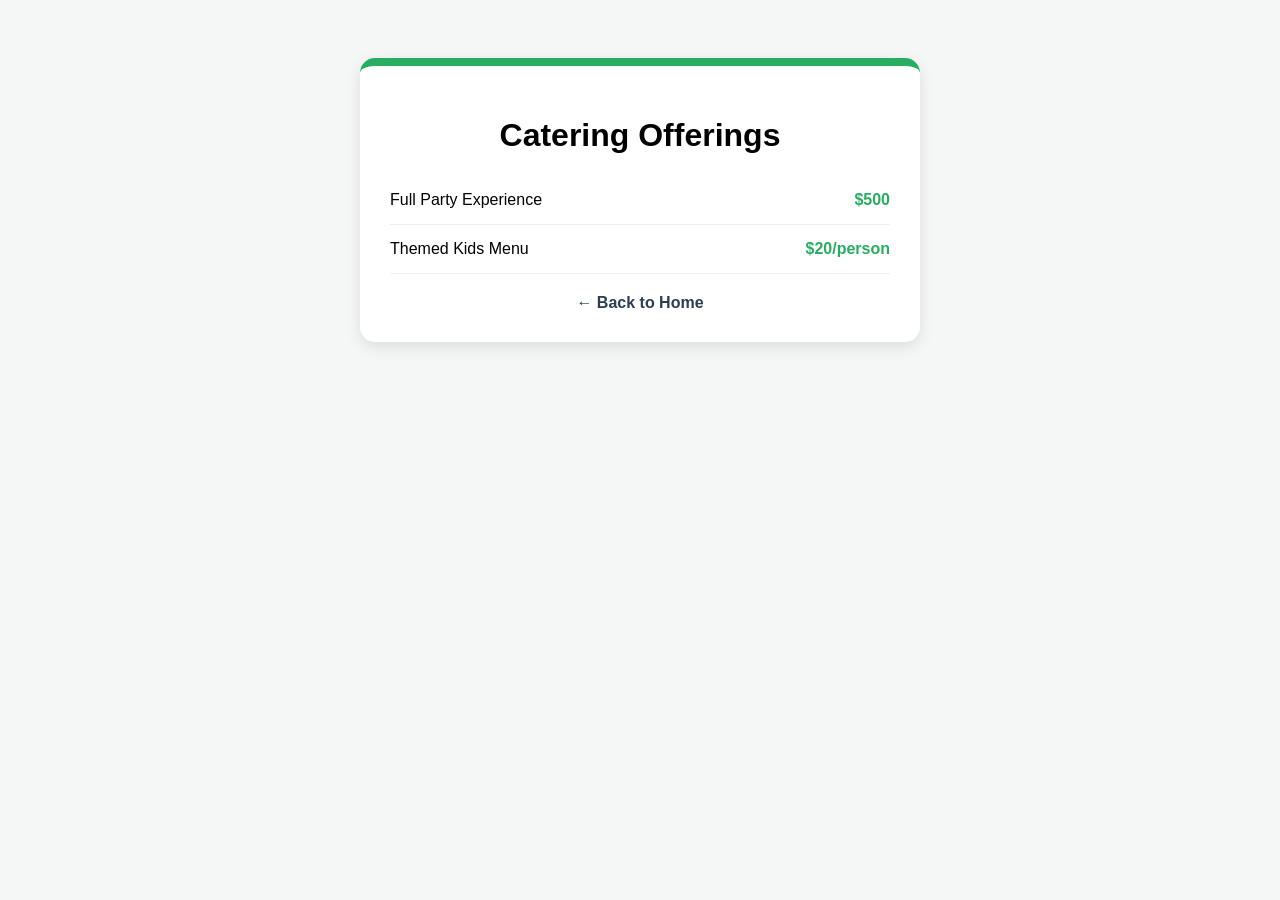
==== catering-menu.html @ 66a029df "Add files via upload" ====
<!DOCTYPE html>
<html>
<head>
    <title>Enebla - Immersive Catering Offerings</title>
    <style>
        body { font-family: 'Segoe UI', sans-serif; text-align: center; padding: 50px; background: #f4f7f6; }
        .menu-box { background: white; max-width: 500px; margin: auto; padding: 30px; border-radius: 15px; box-shadow: 0 5px 15px rgba(0,0,0,0.1); border-top: 8px solid #27ae60; }
        .price-item { display: flex; justify-content: space-between; padding: 15px 0; border-bottom: 1px solid #eee; }
        .price { font-weight: bold; color: #27ae60; }
        .btn { display: inline-block; margin-top: 20px; text-decoration: none; color: #2c3e50; font-weight: bold; }
    </style>
</head>
<body>
    <div class="menu-box">
        <h1>Catering Offerings</h1>
        <div class="price-item"><span>Full Party Experience</span> <span class="price">$500</span></div>
        <div class="price-item"><span>Themed Kids Menu</span> <span class="price">$20/person</span></div>
        <a href="index.html" class="btn">← Back to Home</a>
    </div>
</body>
</html>
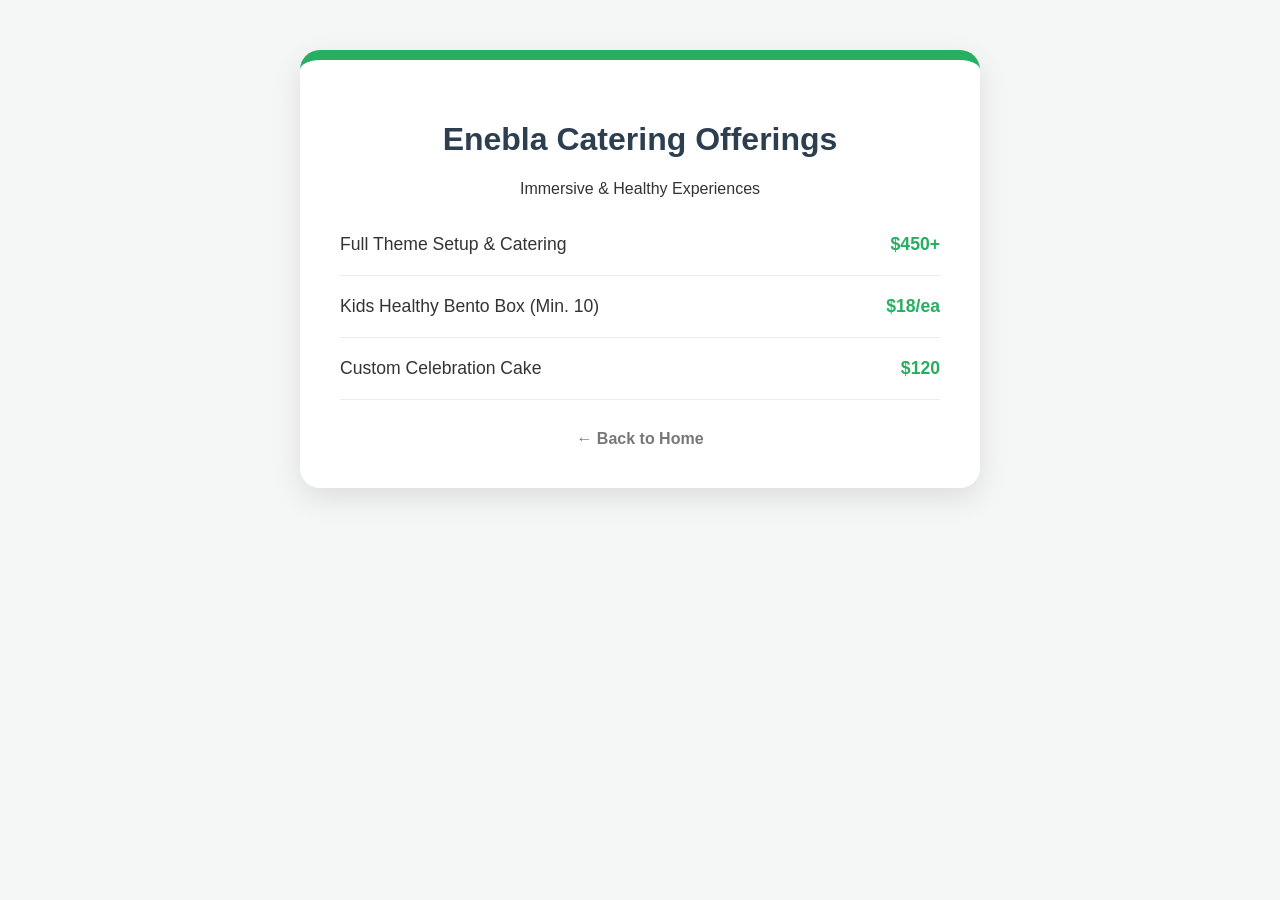
==== commit f4e03ab4: "Add files via upload" ====
--- a/catering-menu.html
+++ b/catering-menu.html
@@ -1,21 +1,28 @@
 <!DOCTYPE html>
-<html>
+<html lang="en">
 <head>
-    <title>Enebla - Immersive Catering Offerings</title>
+    <meta charset="UTF-8">
+    <meta name="viewport" content="width=device-width, initial-scale=1.0">
+    <title>Enebla | Immersive Catering Offerings</title>
     <style>
-        body { font-family: 'Segoe UI', sans-serif; text-align: center; padding: 50px; background: #f4f7f6; }
-        .menu-box { background: white; max-width: 500px; margin: auto; padding: 30px; border-radius: 15px; box-shadow: 0 5px 15px rgba(0,0,0,0.1); border-top: 8px solid #27ae60; }
-        .price-item { display: flex; justify-content: space-between; padding: 15px 0; border-bottom: 1px solid #eee; }
+        body { font-family: 'Segoe UI', sans-serif; margin: 0; background: #f4f7f6; color: #333; text-align: center; padding: 50px 20px; }
+        .menu-container { background: white; max-width: 600px; margin: auto; padding: 40px; border-radius: 20px; box-shadow: 0 10px 30px rgba(0,0,0,0.1); border-top: 10px solid #27ae60; }
+        h1 { color: #2c3e50; }
+        .product-item { display: flex; justify-content: space-between; padding: 20px 0; border-bottom: 1px solid #eee; font-size: 1.1rem; }
         .price { font-weight: bold; color: #27ae60; }
-        .btn { display: inline-block; margin-top: 20px; text-decoration: none; color: #2c3e50; font-weight: bold; }
+        .back-btn { display: inline-block; margin-top: 30px; text-decoration: none; color: #777; font-weight: bold; }
     </style>
 </head>
 <body>
-    <div class="menu-box">
-        <h1>Catering Offerings</h1>
-        <div class="price-item"><span>Full Party Experience</span> <span class="price">$500</span></div>
-        <div class="price-item"><span>Themed Kids Menu</span> <span class="price">$20/person</span></div>
-        <a href="index.html" class="btn">← Back to Home</a>
+    <div class="menu-container">
+        <h1>Enebla Catering Offerings</h1>
+        <p>Immersive & Healthy Experiences</p>
+        
+        <div class="product-item"><span>Full Theme Setup & Catering</span> <span class="price">$450+</span></div>
+        <div class="product-item"><span>Kids Healthy Bento Box (Min. 10)</span> <span class="price">$18/ea</span></div>
+        <div class="product-item"><span>Custom Celebration Cake</span> <span class="price">$120</span></div>
+        
+        <a href="index.html" class="back-btn">← Back to Home</a>
     </div>
 </body>
 </html>
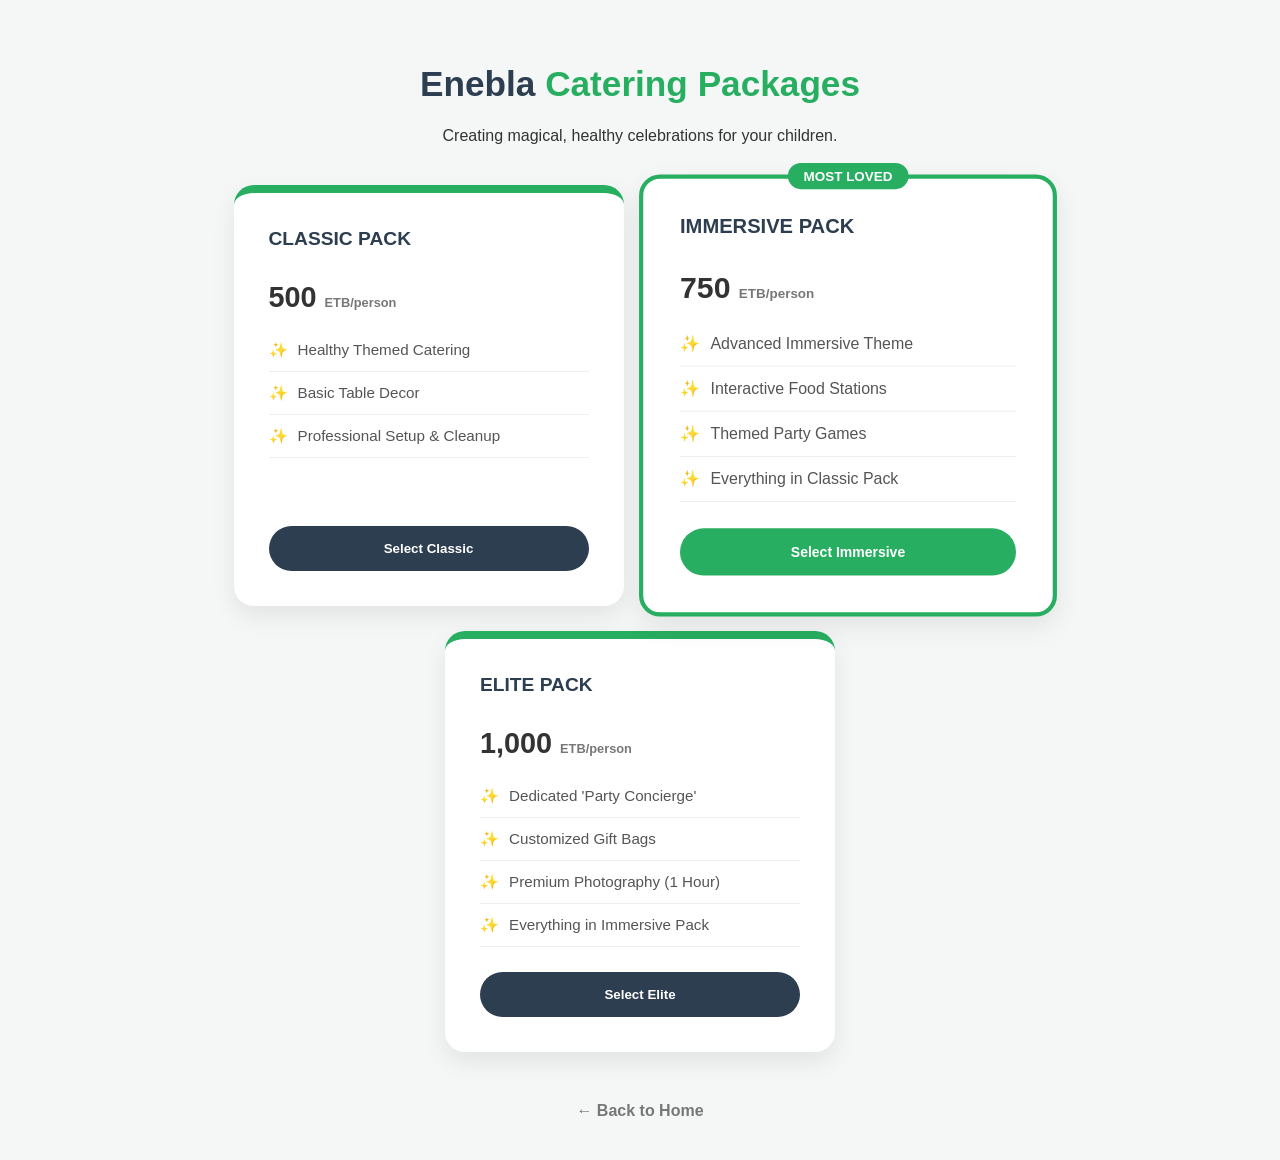
==== commit 5503f29f: "Add files via upload" ====
--- a/catering-menu.html
+++ b/catering-menu.html
@@ -3,26 +3,112 @@
 <head>
     <meta charset="UTF-8">
     <meta name="viewport" content="width=device-width, initial-scale=1.0">
-    <title>Enebla | Immersive Catering Offerings</title>
+    <title>Enebla | Catering Packages</title>
     <style>
-        body { font-family: 'Segoe UI', sans-serif; margin: 0; background: #f4f7f6; color: #333; text-align: center; padding: 50px 20px; }
-        .menu-container { background: white; max-width: 600px; margin: auto; padding: 40px; border-radius: 20px; box-shadow: 0 10px 30px rgba(0,0,0,0.1); border-top: 10px solid #27ae60; }
-        h1 { color: #2c3e50; }
-        .product-item { display: flex; justify-content: space-between; padding: 20px 0; border-bottom: 1px solid #eee; font-size: 1.1rem; }
-        .price { font-weight: bold; color: #27ae60; }
-        .back-btn { display: inline-block; margin-top: 30px; text-decoration: none; color: #777; font-weight: bold; }
+        body { font-family: 'Segoe UI', sans-serif; margin: 0; background: #f4f7f6; color: #333; text-align: center; padding: 40px 20px; }
+        
+        .plan-header { margin-bottom: 40px; }
+        .plan-header h1 { font-size: 2.2rem; color: #2c3e50; }
+        .highlight { color: #27ae60; font-weight: bold; } /* Enebla Green */
+
+        .cards-container { 
+            display: flex; 
+            justify-content: center; 
+            gap: 25px; 
+            max-width: 1100px; 
+            margin: 0 auto; 
+            flex-wrap: wrap;
+        }
+
+        .card { 
+            background: white; border-radius: 20px; padding: 35px; 
+            box-shadow: 0 10px 25px rgba(0,0,0,0.08); 
+            display: flex; flex-direction: column; text-align: left;
+            width: 320px;
+            border-top: 8px solid #27ae60;
+            transition: transform 0.3s ease;
+            position: relative;
+        }
+        .card:hover { transform: translateY(-10px); }
+
+        /* Featured Card Styling (Immersive Pack) */
+        .card.featured { 
+            border: 4px solid #27ae60; 
+            transform: scale(1.05);
+            z-index: 10;
+        }
+        .card.featured:hover { transform: scale(1.05) translateY(-10px); }
+        
+        .badge {
+            position: absolute; top: -15px; left: 50%; transform: translateX(-50%);
+            background: #27ae60; color: white; padding: 5px 15px; 
+            border-radius: 20px; font-size: 0.8rem; font-weight: bold; text-transform: uppercase;
+        }
+
+        .card h2 { font-size: 1.2rem; color: #2c3e50; margin-top: 0; text-transform: uppercase; }
+        .price { font-size: 1.8rem; font-weight: bold; margin: 15px 0; color: #333; }
+        .price small { font-size: 0.8rem; color: #777; }
+
+        ul { list-style: none; padding: 0; margin: 0; flex-grow: 1; }
+        li { padding: 12px 0; border-bottom: 1px solid #eee; font-size: 0.95rem; color: #555; display: flex; align-items: flex-start; }
+        li::before { content: "✨"; margin-right: 10px; }
+
+        .btn { 
+            background: #2c3e50; color: white; border: none; padding: 15px; 
+            border-radius: 30px; cursor: pointer; font-weight: bold; 
+            margin-top: 25px; width: 100%; transition: 0.3s;
+        }
+        .btn:hover { background: #27ae60; }
+
+        .back-home { margin-top: 50px; display: inline-block; text-decoration: none; color: #777; font-weight: bold; }
     </style>
 </head>
 <body>
-    <div class="menu-container">
-        <h1>Enebla Catering Offerings</h1>
-        <p>Immersive & Healthy Experiences</p>
-        
-        <div class="product-item"><span>Full Theme Setup & Catering</span> <span class="price">$450+</span></div>
-        <div class="product-item"><span>Kids Healthy Bento Box (Min. 10)</span> <span class="price">$18/ea</span></div>
-        <div class="product-item"><span>Custom Celebration Cake</span> <span class="price">$120</span></div>
-        
-        <a href="index.html" class="back-btn">← Back to Home</a>
+
+    <div class="plan-header">
+        <h1>Enebla <span class="highlight">Catering Packages</span></h1>
+        <p>Creating magical, healthy celebrations for your children.</p>
     </div>
+
+    <div class="cards-container">
+        <div class="card">
+            <h2>Classic Pack</h2>
+            <div class="price">500 <small>ETB/person</small></div>
+            <ul>
+                <li>Healthy Themed Catering</li>
+                <li>Basic Table Decor</li>
+                <li>Professional Setup & Cleanup</li>
+            </ul>
+            <button class="btn">Select Classic</button>
+        </div>
+
+        <div class="card featured">
+            <div class="badge">Most Loved</div>
+            <h2>Immersive Pack</h2>
+            <div class="price">750 <small>ETB/person</small></div>
+            <ul>
+                <li>Advanced Immersive Theme</li>
+                <li>Interactive Food Stations</li>
+                <li>Themed Party Games</li>
+                <li>Everything in Classic Pack</li>
+            </ul>
+            <button class="btn" style="background:#27ae60;">Select Immersive</button>
+        </div>
+
+        <div class="card">
+            <h2>Elite Pack</h2>
+            <div class="price">1,000 <small>ETB/person</small></div>
+            <ul>
+                <li>Dedicated 'Party Concierge'</li>
+                <li>Customized Gift Bags</li>
+                <li>Premium Photography (1 Hour)</li>
+                <li>Everything in Immersive Pack</li>
+            </ul>
+            <button class="btn">Select Elite</button>
+        </div>
+    </div>
+
+    <a href="index.html" class="back-home">← Back to Home</a>
+
 </body>
 </html>
